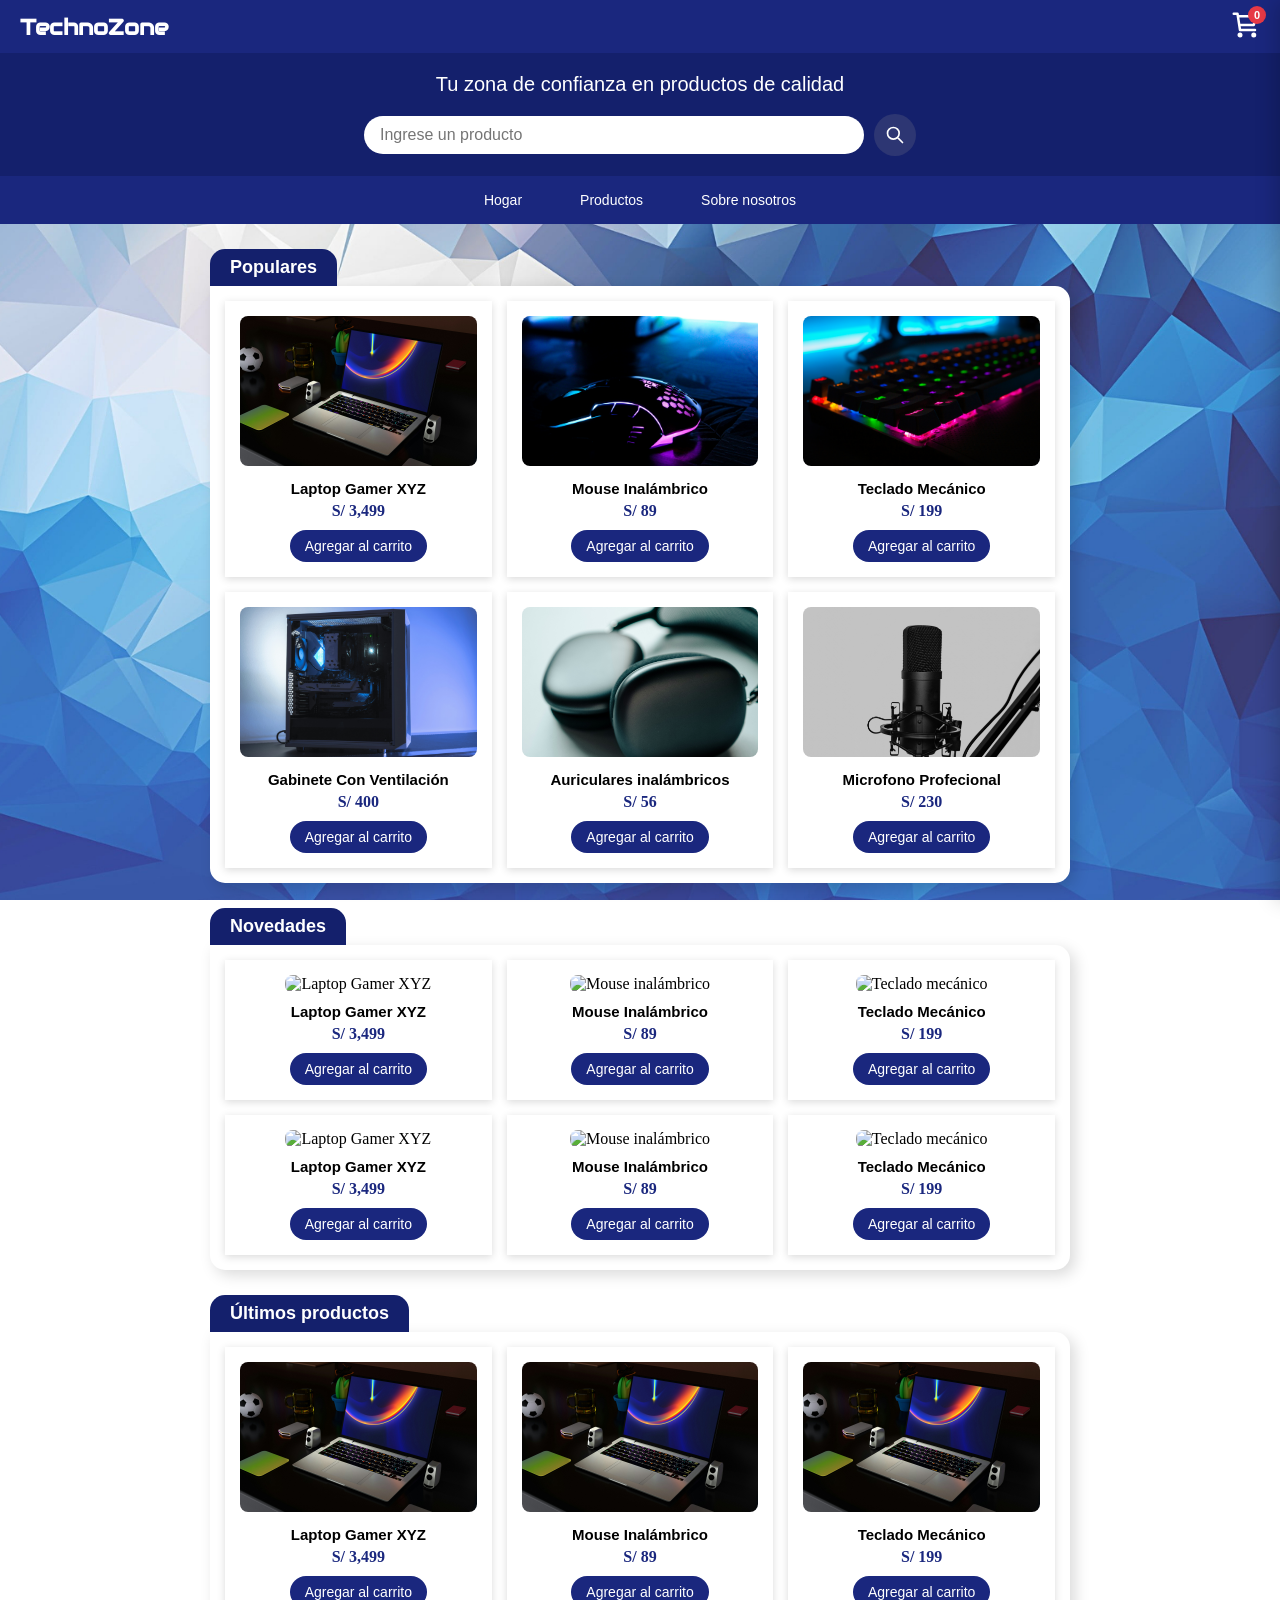
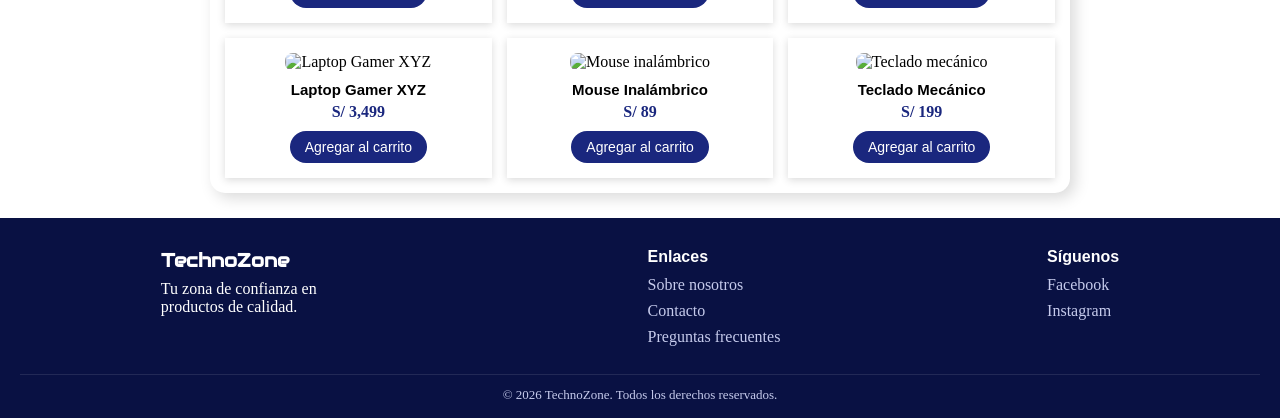
==== home.html @ edf845c9 "feat: Agregar contenido al home, productos y agregar carrito con funcionalidades js" ====
<!doctype html>
<html lang="en">
  <head>
    <meta charset="UTF-8" />
    <meta name="viewport" content="width=device-width, initial-scale=1.0" />
    <link rel="stylesheet" href="styles/style.css" />
    <link rel="stylesheet" href="styles/carrito.css" />
    <title>TechnoZone</title>
  </head>
  <body>
    <header>
      <h1>TechnoZone</h1>
      <button class="cart" id="btn-carrito">
        <svg
          width="30px"
          height="30px"
          viewBox="0 0 24 24"
          fill="none"
          xmlns="http://www.w3.org/2000/svg"
        >
          <path
            d="M6.29977 5H21L19 12H7.37671M20 16H8L6 3H3M9 20C9 20.5523 8.55228 21 8 21C7.44772 21 7 20.5523 7 20C7 19.4477 7.44772 19 8 19C8.55228 19 9 19.4477 9 20ZM20 20C20 20.5523 19.5523 21 19 21C18.4477 21 18 20.5523 18 20C18 19.4477 18.4477 19 19 19C19.5523 19 20 19.4477 20 20Z"
            stroke="#FFFFFF"
            stroke-width="2"
            stroke-linecap="round"
            stroke-linejoin="round"
          />
        </svg>
        <span class="cart-badge" id="carrito-contador" hidden>0</span>
      </button>
    </header>

    <div class="carrito-overlay" id="carrito-overlay"></div>
    <aside class="carrito-panel" id="carrito-panel">
      <div class="carrito-header">
        <h2>Tu carrito</h2>
        <button class="carrito-cerrar" id="btn-cerrar-carrito">
          &times;
        </button>
      </div>
      <div class="carrito-items" id="carrito-items">
        <!-- -->
      </div>
      <p class="carrito-vacio" id="carrito-vacio" hidden>Tu carrito está vacío</p>
      <div class="carrito-footer">
        <div class="carrito-total">
          <span>Total</span>
          <span id="carrito-total">S/ 0</span>
        </div>
        <button class="carrito-checkout" id="btn-checkout">Proceder al pago</button>
      </div>
    </aside>
    <section class="frase">
      <p>Tu zona de confianza en productos de calidad</p>
      <div class="input-contenedor">
        <input type="text" placeholder="Ingrese un producto" />
        <button>
          <svg
            width="20px"
            height="20px"
            viewBox="0 0 24 24"
            fill="none"
            xmlns="http://www.w3.org/2000/svg"
          >
            <path
              d="M14.9536 14.9458L21 21M17 10C17 13.866 13.866 17 10 17C6.13401 17 3 13.866 3 10C3 6.13401 6.13401 3 10 3C13.866 3 17 6.13401 17 10Z"
              stroke="#FFFFFF"
              stroke-width="2"
              stroke-linecap="round"
              stroke-linejoin="round"
            />
          </svg>
        </button>
      </div>
    </section>
    <nav class="navegacion">
      <ul>
        <li><a href="home.html">Hogar</a></li>
        <li><a href="navegacion/productos.html">Productos</a></li>
        <li><a href="">Sobre nosotros</a></li>
      </ul>
    </nav>
    <main>
      <section class="products-populars">
        <div class="title-products">
          <h2>Populares</h2>
        </div>
        <div class="carts-products">
          <div class="product-card">
            <img src="images/laptop-gamer_01.jpg" alt="Laptop Gamer XYZ" />
            <h3>Laptop Gamer XYZ</h3>
            <p class="price">S/ 3,499</p>
            <button class="add-cart">Agregar al carrito</button>
          </div>
          <div class="product-card">
            <img src="images/mouse-gamer_01.jpg" alt="Mouse inalámbrico" />
            <h3>Mouse Inalámbrico</h3>
            <p class="price">S/ 89</p>
            <button class="add-cart">Agregar al carrito</button>
          </div>
          <div class="product-card">
            <img src="images/teclado-gamer_01.jpg" alt="Teclado mecánico" />
            <h3>Teclado Mecánico</h3>
            <p class="price">S/ 199</p>
            <button class="add-cart">Agregar al carrito</button>
          </div>
          <div class="product-card">
            <img src="images/gabinete-gamer_01.jpg" alt="Laptop Gamer XYZ" />
            <h3>Gabinete Con Ventilación</h3>
            <p class="price">S/ 400</p>
            <button class="add-cart">Agregar al carrito</button>
          </div>
          <div class="product-card">
            <img src="images/auriculares_01.jpg" alt="Mouse inalámbrico" />
            <h3>Auriculares inalámbricos</h3>
            <p class="price">S/ 56</p>
            <button class="add-cart">Agregar al carrito</button>
          </div>
          <div class="product-card">
            <img src="images/microfono_01.jpg" alt="Teclado mecánico" />
            <h3>Microfono Profecional</h3>
            <p class="price">S/ 230</p>
            <button class="add-cart">Agregar al carrito</button>
          </div>
        </div>
      </section>
      <section class="products-populars">
        <div class="title-products">
          <h2>Novedades</h2>
        </div>
        <div class="carts-products">
          <div class="product-card">
            <img src="images/laptop.jpg" alt="Laptop Gamer XYZ" />
            <h3>Laptop Gamer XYZ</h3>
            <p class="price">S/ 3,499</p>
            <button class="add-cart">Agregar al carrito</button>
          </div>
          <div class="product-card">
            <img src="images/mouse.jpg" alt="Mouse inalámbrico" />
            <h3>Mouse Inalámbrico</h3>
            <p class="price">S/ 89</p>
            <button class="add-cart">Agregar al carrito</button>
          </div>
          <div class="product-card">
            <img src="images/teclado.jpg" alt="Teclado mecánico" />
            <h3>Teclado Mecánico</h3>
            <p class="price">S/ 199</p>
            <button class="add-cart">Agregar al carrito</button>
          </div>
          <div class="product-card">
            <img src="images/laptop.jpg" alt="Laptop Gamer XYZ" />
            <h3>Laptop Gamer XYZ</h3>
            <p class="price">S/ 3,499</p>
            <button class="add-cart">Agregar al carrito</button>
          </div>
          <div class="product-card">
            <img src="images/mouse.jpg" alt="Mouse inalámbrico" />
            <h3>Mouse Inalámbrico</h3>
            <p class="price">S/ 89</p>
            <button class="add-cart">Agregar al carrito</button>
          </div>
          <div class="product-card">
            <img src="images/teclado.jpg" alt="Teclado mecánico" />
            <h3>Teclado Mecánico</h3>
            <p class="price">S/ 199</p>
            <button class="add-cart">Agregar al carrito</button>
          </div>
        </div>
      </section>
      <section class="products-populars">
        <div class="title-products">
          <h2>Últimos productos</h2>
        </div>
        <div class="carts-products">
          <div class="product-card">
            <img src="images/laptop-gamer_01.jpg" alt="Laptop Gamer XYZ" />
            <h3>Laptop Gamer XYZ</h3>
            <p class="price">S/ 3,499</p>
            <button class="add-cart">Agregar al carrito</button>
          </div>
          <div class="product-card">
            <img src="images/laptop-gamer_01.jpg" alt="Mouse inalámbrico" />
            <h3>Mouse Inalámbrico</h3>
            <p class="price">S/ 89</p>
            <button class="add-cart">Agregar al carrito</button>
          </div>
          <div class="product-card">
            <img src="images/laptop-gamer_01.jpg" alt="Teclado mecánico" />
            <h3>Teclado Mecánico</h3>
            <p class="price">S/ 199</p>
            <button class="add-cart">Agregar al carrito</button>
          </div>
          <div class="product-card">
            <img src="images/laptop.jpg" alt="Laptop Gamer XYZ" />
            <h3>Laptop Gamer XYZ</h3>
            <p class="price">S/ 3,499</p>
            <button class="add-cart">Agregar al carrito</button>
          </div>
          <div class="product-card">
            <img src="images/mouse.jpg" alt="Mouse inalámbrico" />
            <h3>Mouse Inalámbrico</h3>
            <p class="price">S/ 89</p>
            <button class="add-cart">Agregar al carrito</button>
          </div>
          <div class="product-card">
            <img src="images/teclado.jpg" alt="Teclado mecánico" />
            <h3>Teclado Mecánico</h3>
            <p class="price">S/ 199</p>
            <button class="add-cart">Agregar al carrito</button>
          </div>
        </div>
      </section>
    </main>
    <footer>
      <div class="footer-content">
        <div class="footer-col">
          <h3>TechnoZone</h3>
          <p>Tu zona de confianza en productos de calidad.</p>
        </div>
        <div class="footer-col">
          <h4>Enlaces</h4>
          <ul>
            <li><a href="">Sobre nosotros</a></li>
            <li><a href="">Contacto</a></li>
            <li><a href="">Preguntas frecuentes</a></li>
          </ul>
        </div>
        <div class="footer-col">
          <h4>Síguenos</h4>
          <ul>
            <li><a href="">Facebook</a></li>
            <li><a href="">Instagram</a></li>
          </ul>
        </div>
      </div>
      <p class="copyright">
        &copy; 2026 TechnoZone. Todos los derechos reservados.
      </p>
    </footer>

    <script src="scripts/data.js"></script>
    <script src="scripts/carrito.js"></script>
  </body>
</html>
---- styles/style.css ----
@import url('https://fonts.googleapis.com/css2?family=Audiowide&display=swap');

 *, *::before, *::after {
  box-sizing: border-box;
  padding: 0;
  margin: 0;
}

body {
  overflow-x: hidden;
  background-image: url('../images/fondo-body_04.jpg');
  background-repeat: no-repeat;
  background-position: center;
  background-size: cover;
  background-attachment: fixed;

}

header {
    display: flex;
    justify-content: space-between;
    align-items: center;
    background-color: #1a277e;
    padding: 10px 20px;
}

h1 {
    color: rgb(255, 255, 255);
    font-family: Audiowide;
    font-size: 22px;
}

footer {
    background-color: #091143;
    padding: 30px 20px 15px;
    color: #ffffff;
}

.frase {
    background-color: #14206c;
    padding: 20px 20px;
}

.frase p {
    text-align: center;
    padding-bottom: 18px;
    color: #ffffff;
    font-family: Arial, Helvetica, sans-serif;
    font-size: 20px;
}

.input-contenedor {
    display: flex;
    justify-content: center;
    align-items: center;
    width: 100%;
    gap: 10px;
}

.input-contenedor input {
    width: 100%;
    max-width: 500px;
    padding: 10px 16px;
    border-radius: 50px;
    font-family: Arial, Helvetica, sans-serif;
    font-size: 16px;
    border: none;
}

.input-contenedor button {
        background-color: #2d3673;
        border: none;
        border-radius: 100%;
        width: 42px;
        height: 42px;
        flex-shrink: 0;
        cursor: pointer;
        display: flex;
        align-items: center;
        justify-content: center;
}

.cart {
    background: none;
    border: none;
    cursor: pointer;
}

.navegacion {
    background-color: #1a277e;
    padding: 10px 20px;
}

.navegacion ul{
    display: flex;
    justify-content: center;
    flex-wrap: wrap;
    gap: 20px 30px;
    list-style-type: none;
}

.navegacion ul li a{ 
  display: inline-block;
  padding: 6px 14px;
  border-radius: 20px;
  color: #ffffff;
  text-decoration: none;
  font-family: Arial, Helvetica, sans-serif;
  font-size: 14px;
  transition: background-color 0.2s ease, color 0.2s ease;
}

.navegacion ul li a:hover{ 
  background-color: rgb(72, 79, 156);
}

.products-populars {
    max-width: 900px;
    margin: 25px auto;
    padding: 0 20px;
}

.products-populars {
    max-width: 900px;
    margin: 25px auto;
    padding: 0 20px;
}

.title-products {
  display: inline-block;
  background-color: #14206c;
  padding: 8px 20px;
  border-radius: 15px 15px 0 0;
}

.title-products h2{
    font-size: 18px;
    font-family: Arial, Helvetica, sans-serif;
    color: #ffffff;
}

.carts-products {
  background-color: #ffffff;
    border-radius: 0 15px 15px 15px;
    box-shadow: 5px 5px 15px rgba(0, 0, 0, 0.15);
    display: flex;
    flex-wrap: wrap;
    gap: 15px;
    padding: 15px;
}

.product-card {
  background-color: #ffffff;
  padding: 15px;
  flex: 1 1 200px;
  text-align: center;
  box-shadow: 0 2px 8px rgba(0, 0, 0, 0.15);
}

.product-card img {
  width: 100%;
  height: 150px;
  object-fit: cover;
  border-radius: 8px;
}

.product-card h3 {
  font-size: 15px;
  margin: 10px 0 5px;
  font-family: Arial, Helvetica, sans-serif;
}

.product-card .price {
  color: #1a277e;
  font-weight: bold;
  margin-bottom: 10px;
}

.product-card .add-cart {
  background-color: #1a277e;
  color: white;
  border: none;
  padding: 8px 15px;
  border-radius: 20px;
  cursor: pointer;
  font-size: 14px;
}

.product-card .add-cart:hover {
  background-color: #14206c;
}

.footer-content {
  display: flex;
  justify-content: space-around;
  flex-wrap: wrap;
  gap: 25px;
  max-width: 1200px;
  margin: 0 auto;
}

.footer-col h4 {
  margin-bottom: 10px;
  font-family: Arial, Helvetica, sans-serif;
}

.footer-col h3 {
  font-family: Audiowide;
  margin-bottom: 8px;
}

.footer-col p {
  max-width: 220px;
}

.footer-col ul {
  list-style: none;
}

.footer-col ul li {
  margin-bottom: 8px;
}

.footer-col a {
  color: #c6cbec;
  text-decoration: none;
}

.footer-col a:hover {
  text-decoration: underline;
}

.copyright {
  text-align: center;
  margin-top: 20px;
  padding-top: 12px;
  border-top: 1px solid rgba(255, 255, 255, 0.1);
  font-size: 13px;
  color: #c6cbec;
}
---- styles/carrito.css ----
/* carrito.css
   Panel lateral del carrito + su overlay (fondo oscuro detrás). */

/* Numerito rojo sobre el ícono del carrito, en el header */
.cart {
  position: relative;
}

.cart-badge {
  position: absolute;
  top: -4px;
  right: -6px;
  background-color: #e63946;
  color: #ffffff;
  font-size: 11px;
  font-family: Arial, Helvetica, sans-serif;
  font-weight: bold;
  min-width: 18px;
  height: 18px;
  border-radius: 50%;
  display: flex;
  align-items: center;
  justify-content: center;
  padding: 0 4px;
}

/* Fondo oscuro detrás del panel, cubre toda la pantalla */
.carrito-overlay {
  position: fixed;
  inset: 0; /* atajo equivalente a top:0; right:0; bottom:0; left:0; */
  background-color: rgba(0, 0, 0, 0.4);
  opacity: 0;
  pointer-events: none; /* mientras está oculto, los clics lo atraviesan */
  transition: opacity 0.25s ease;
  z-index: 90;
}

.carrito-overlay.visible {
  opacity: 1;
  pointer-events: auto;
}

/* El panel en sí: fijo a la derecha, oculto fuera de la pantalla por defecto */
.carrito-panel {
  position: fixed;
  top: 0;
  right: 0;
  height: 100%;
  width: min(360px, 100%);
  background-color: #ffffff;
  box-shadow: -4px 0 20px rgba(0, 0, 0, 0.2);
  display: flex;
  flex-direction: column;
  transform: translateX(100%); /* lo empuja fuera de la pantalla, a la derecha */
  transition: transform 0.3s ease;
  z-index: 100;
}

.carrito-panel.abierto {
  transform: translateX(0); /* lo trae de vuelta a su posición normal */
}

.carrito-header {
  display: flex;
  justify-content: space-between;
  align-items: center;
  padding: 18px 20px;
  background-color: #1a277e;
  color: #ffffff;
}

.carrito-header h2 {
  font-size: 18px;
  font-family: Arial, Helvetica, sans-serif;
}

.carrito-cerrar {
  background: none;
  border: none;
  color: #ffffff;
  font-size: 24px;
  line-height: 1;
  cursor: pointer;
}

.carrito-items {
  flex: 1;
  overflow-y: auto;
  padding: 15px 20px;
  display: flex;
  flex-direction: column;
  gap: 15px;
}

.carrito-item {
  display: flex;
  gap: 12px;
  align-items: flex-start;
  border-bottom: 1px solid #eeeeee;
  padding-bottom: 15px;
}

.carrito-item img {
  width: 60px;
  height: 60px;
  object-fit: cover;
  border-radius: 8px;
  flex-shrink: 0;
}

.carrito-item-info {
  flex: 1;
  font-family: Arial, Helvetica, sans-serif;
}

.carrito-item-info h4 {
  font-size: 14px;
  margin-bottom: 4px;
}

.carrito-item-precio {
  color: #1a277e;
  font-size: 13px;
  font-weight: bold;
  margin-bottom: 6px;
}

.carrito-item-cantidad {
  display: flex;
  align-items: center;
  gap: 10px;
}

.btn-cantidad {
  width: 24px;
  height: 24px;
  border-radius: 50%;
  border: 1px solid #1a277e;
  background-color: #ffffff;
  color: #1a277e;
  cursor: pointer;
  font-size: 14px;
  line-height: 1;
}

.btn-cantidad:hover {
  background-color: #1a277e;
  color: #ffffff;
}

.carrito-item-quitar {
  background: none;
  border: none;
  color: #999999;
  font-size: 18px;
  cursor: pointer;
  flex-shrink: 0;
}

.carrito-item-quitar:hover {
  color: #e63946;
}

.carrito-vacio {
  text-align: center;
  color: #777777;
  font-family: Arial, Helvetica, sans-serif;
  padding: 40px 20px;
}

.carrito-footer {
  padding: 18px 20px;
  border-top: 1px solid #eeeeee;
}

.carrito-total {
  display: flex;
  justify-content: space-between;
  font-family: Arial, Helvetica, sans-serif;
  font-weight: bold;
  font-size: 16px;
  margin-bottom: 12px;
  color: #1a277e;
}

.carrito-checkout {
  width: 100%;
  background-color: #1a277e;
  color: #ffffff;
  border: none;
  padding: 12px;
  border-radius: 20px;
  font-size: 15px;
  cursor: pointer;
}

.carrito-checkout:hover {
  background-color: #14206c;
}
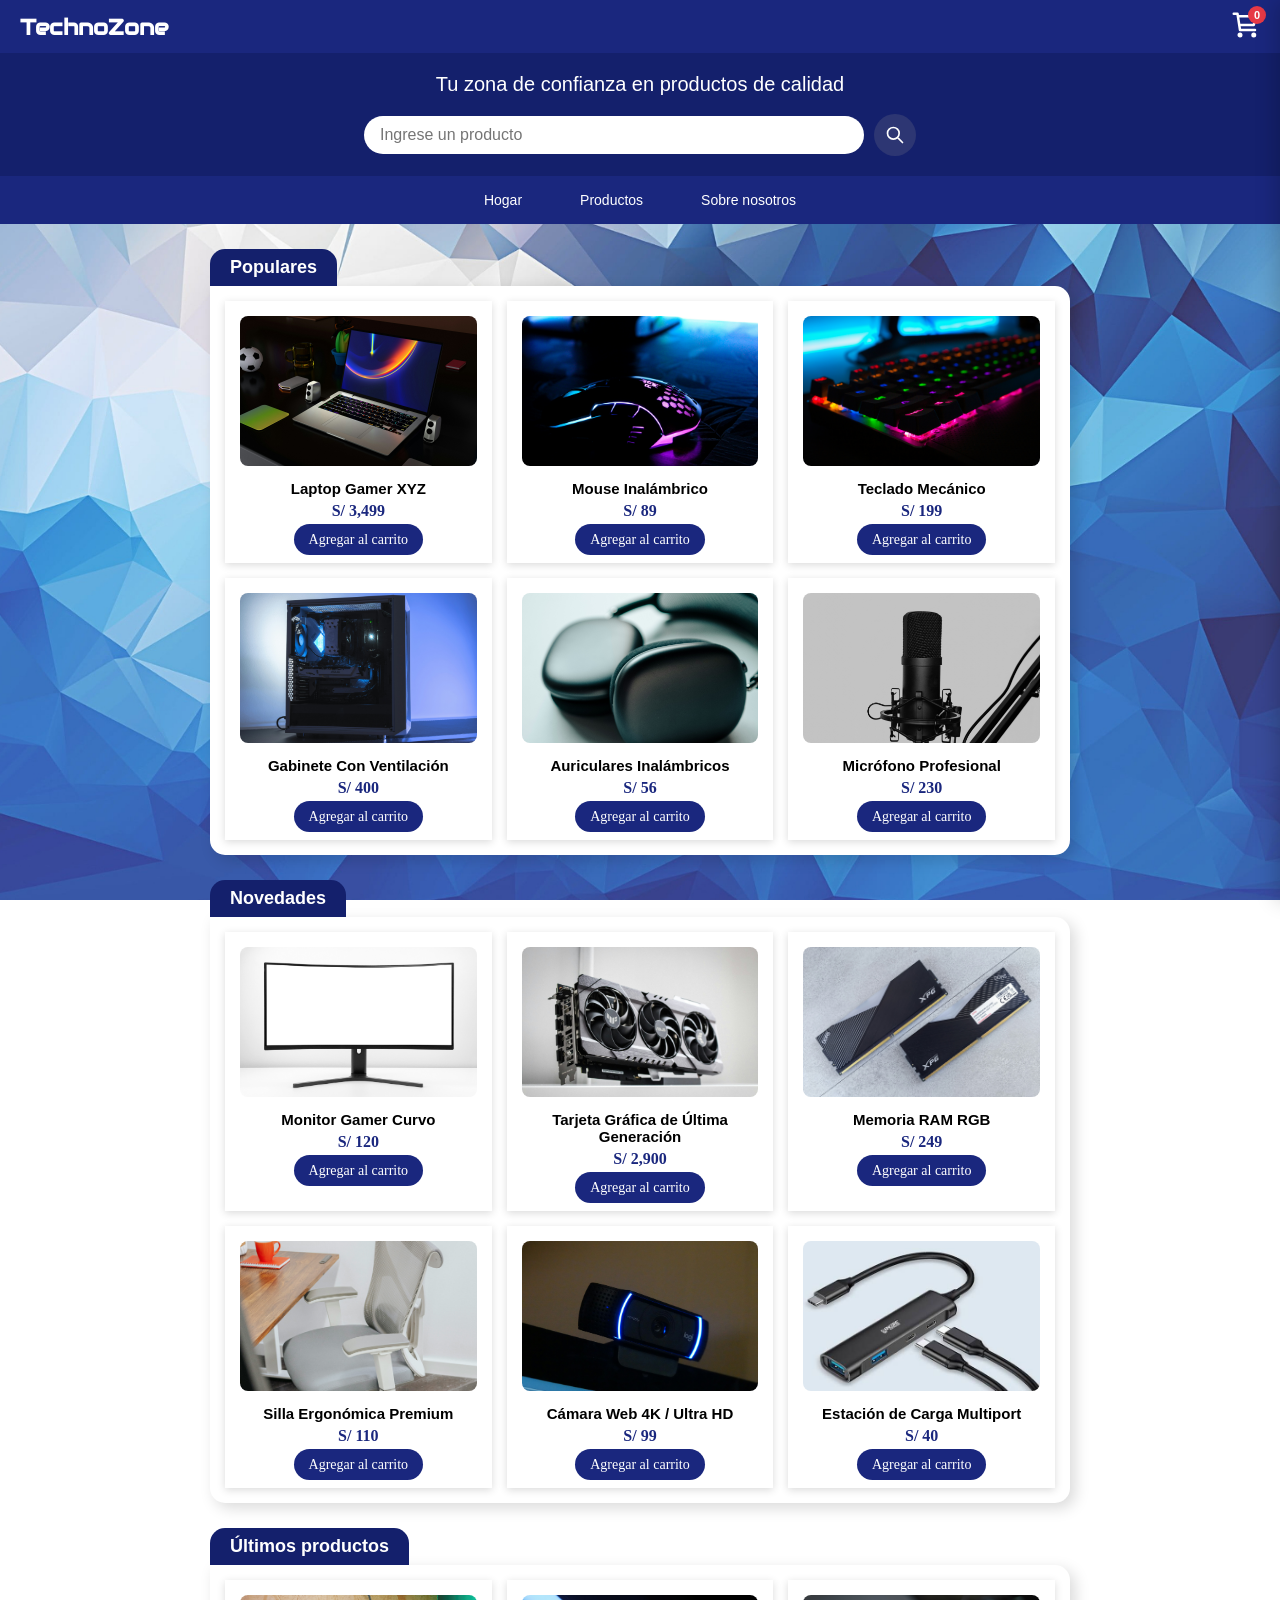
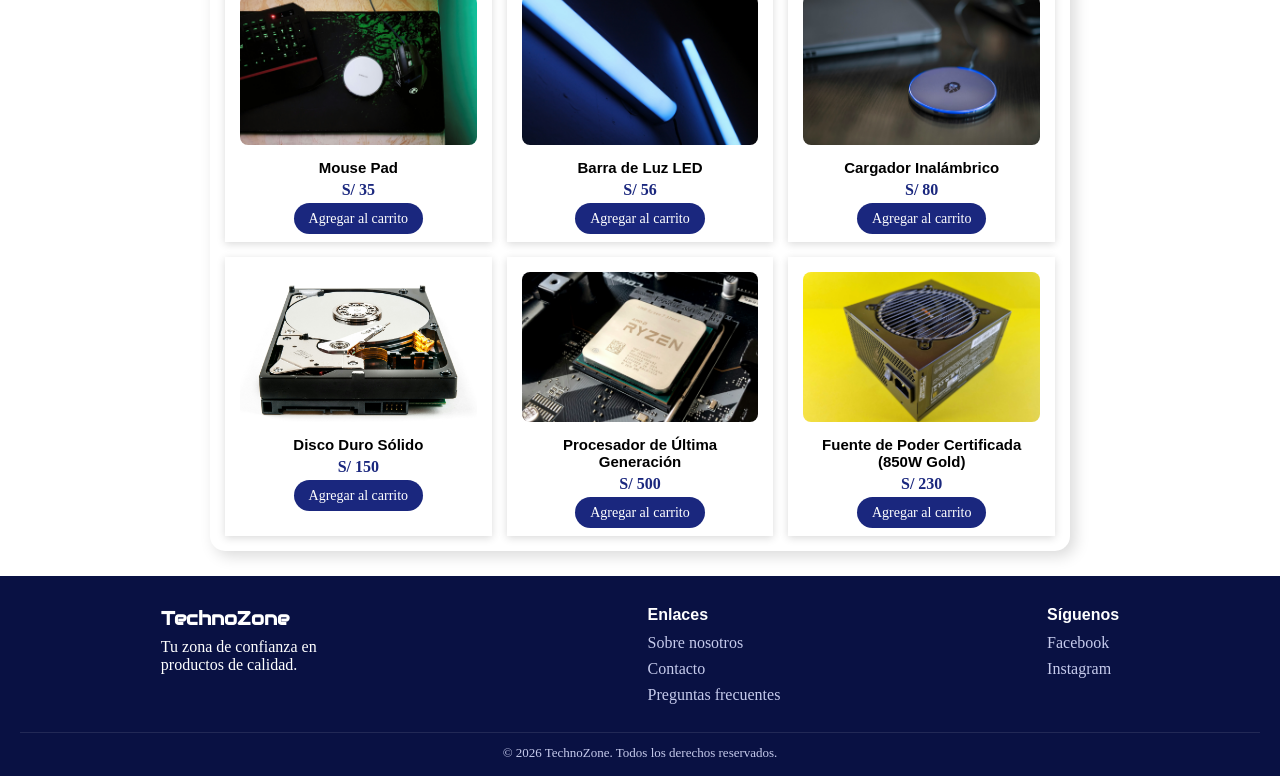
==== commit 325ce832: "feat: Agregar script de redirecionamiento y renderizado de productos. Pulir el html y css de home. A" ====
--- a/home.html
+++ b/home.html
@@ -34,27 +34,29 @@
     <aside class="carrito-panel" id="carrito-panel">
       <div class="carrito-header">
         <h2>Tu carrito</h2>
-        <button class="carrito-cerrar" id="btn-cerrar-carrito">
-          &times;
-        </button>
+        <button class="carrito-cerrar" id="btn-cerrar-carrito">&times;</button>
       </div>
       <div class="carrito-items" id="carrito-items">
         <!-- -->
       </div>
-      <p class="carrito-vacio" id="carrito-vacio" hidden>Tu carrito está vacío</p>
+      <p class="carrito-vacio" id="carrito-vacio" hidden>
+        Tu carrito está vacío
+      </p>
       <div class="carrito-footer">
         <div class="carrito-total">
           <span>Total</span>
           <span id="carrito-total">S/ 0</span>
         </div>
-        <button class="carrito-checkout" id="btn-checkout">Proceder al pago</button>
+        <button class="carrito-checkout" id="btn-checkout">
+          Proceder al pago
+        </button>
       </div>
     </aside>
     <section class="frase">
       <p>Tu zona de confianza en productos de calidad</p>
       <div class="input-contenedor">
-        <input type="text" placeholder="Ingrese un producto" />
-        <button>
+        <input type="text" placeholder="Ingrese un producto" id="inputBuscar" />
+        <button id="botonBuscar">
           <svg
             width="20px"
             height="20px"
@@ -85,129 +87,24 @@
         <div class="title-products">
           <h2>Populares</h2>
         </div>
-        <div class="carts-products">
-          <div class="product-card">
-            <img src="images/laptop-gamer_01.jpg" alt="Laptop Gamer XYZ" />
-            <h3>Laptop Gamer XYZ</h3>
-            <p class="price">S/ 3,499</p>
-            <button class="add-cart">Agregar al carrito</button>
-          </div>
-          <div class="product-card">
-            <img src="images/mouse-gamer_01.jpg" alt="Mouse inalámbrico" />
-            <h3>Mouse Inalámbrico</h3>
-            <p class="price">S/ 89</p>
-            <button class="add-cart">Agregar al carrito</button>
-          </div>
-          <div class="product-card">
-            <img src="images/teclado-gamer_01.jpg" alt="Teclado mecánico" />
-            <h3>Teclado Mecánico</h3>
-            <p class="price">S/ 199</p>
-            <button class="add-cart">Agregar al carrito</button>
-          </div>
-          <div class="product-card">
-            <img src="images/gabinete-gamer_01.jpg" alt="Laptop Gamer XYZ" />
-            <h3>Gabinete Con Ventilación</h3>
-            <p class="price">S/ 400</p>
-            <button class="add-cart">Agregar al carrito</button>
-          </div>
-          <div class="product-card">
-            <img src="images/auriculares_01.jpg" alt="Mouse inalámbrico" />
-            <h3>Auriculares inalámbricos</h3>
-            <p class="price">S/ 56</p>
-            <button class="add-cart">Agregar al carrito</button>
-          </div>
-          <div class="product-card">
-            <img src="images/microfono_01.jpg" alt="Teclado mecánico" />
-            <h3>Microfono Profecional</h3>
-            <p class="price">S/ 230</p>
-            <button class="add-cart">Agregar al carrito</button>
-          </div>
+        <div class="carts-products" id="grid-populares">
+         <!-- --> 
         </div>
       </section>
-      <section class="products-populars">
+      <section class="products-news">
         <div class="title-products">
           <h2>Novedades</h2>
         </div>
-        <div class="carts-products">
-          <div class="product-card">
-            <img src="images/laptop.jpg" alt="Laptop Gamer XYZ" />
-            <h3>Laptop Gamer XYZ</h3>
-            <p class="price">S/ 3,499</p>
-            <button class="add-cart">Agregar al carrito</button>
-          </div>
-          <div class="product-card">
-            <img src="images/mouse.jpg" alt="Mouse inalámbrico" />
-            <h3>Mouse Inalámbrico</h3>
-            <p class="price">S/ 89</p>
-            <button class="add-cart">Agregar al carrito</button>
-          </div>
-          <div class="product-card">
-            <img src="images/teclado.jpg" alt="Teclado mecánico" />
-            <h3>Teclado Mecánico</h3>
-            <p class="price">S/ 199</p>
-            <button class="add-cart">Agregar al carrito</button>
-          </div>
-          <div class="product-card">
-            <img src="images/laptop.jpg" alt="Laptop Gamer XYZ" />
-            <h3>Laptop Gamer XYZ</h3>
-            <p class="price">S/ 3,499</p>
-            <button class="add-cart">Agregar al carrito</button>
-          </div>
-          <div class="product-card">
-            <img src="images/mouse.jpg" alt="Mouse inalámbrico" />
-            <h3>Mouse Inalámbrico</h3>
-            <p class="price">S/ 89</p>
-            <button class="add-cart">Agregar al carrito</button>
-          </div>
-          <div class="product-card">
-            <img src="images/teclado.jpg" alt="Teclado mecánico" />
-            <h3>Teclado Mecánico</h3>
-            <p class="price">S/ 199</p>
-            <button class="add-cart">Agregar al carrito</button>
-          </div>
+        <div class="carts-products" id="grid-novedades">
+          <!-- -->
         </div>
       </section>
-      <section class="products-populars">
+      <section class="products-latest">
         <div class="title-products">
           <h2>Últimos productos</h2>
         </div>
-        <div class="carts-products">
-          <div class="product-card">
-            <img src="images/laptop-gamer_01.jpg" alt="Laptop Gamer XYZ" />
-            <h3>Laptop Gamer XYZ</h3>
-            <p class="price">S/ 3,499</p>
-            <button class="add-cart">Agregar al carrito</button>
-          </div>
-          <div class="product-card">
-            <img src="images/laptop-gamer_01.jpg" alt="Mouse inalámbrico" />
-            <h3>Mouse Inalámbrico</h3>
-            <p class="price">S/ 89</p>
-            <button class="add-cart">Agregar al carrito</button>
-          </div>
-          <div class="product-card">
-            <img src="images/laptop-gamer_01.jpg" alt="Teclado mecánico" />
-            <h3>Teclado Mecánico</h3>
-            <p class="price">S/ 199</p>
-            <button class="add-cart">Agregar al carrito</button>
-          </div>
-          <div class="product-card">
-            <img src="images/laptop.jpg" alt="Laptop Gamer XYZ" />
-            <h3>Laptop Gamer XYZ</h3>
-            <p class="price">S/ 3,499</p>
-            <button class="add-cart">Agregar al carrito</button>
-          </div>
-          <div class="product-card">
-            <img src="images/mouse.jpg" alt="Mouse inalámbrico" />
-            <h3>Mouse Inalámbrico</h3>
-            <p class="price">S/ 89</p>
-            <button class="add-cart">Agregar al carrito</button>
-          </div>
-          <div class="product-card">
-            <img src="images/teclado.jpg" alt="Teclado mecánico" />
-            <h3>Teclado Mecánico</h3>
-            <p class="price">S/ 199</p>
-            <button class="add-cart">Agregar al carrito</button>
-          </div>
+        <div class="carts-products" id="grid-ultimos">
+          <!-- -->
         </div>
       </section>
     </main>
@@ -239,6 +136,8 @@
     </footer>
 
     <script src="scripts/data.js"></script>
+    <script src="scripts/renderizar-productos-home.js"></script>
     <script src="scripts/carrito.js"></script>
+    <script src="scripts/redireccion-busqueda.js"></script>
   </body>
 </html>
--- a/styles/style.css
+++ b/styles/style.css
@@ -1,6 +1,8 @@
-@import url('https://fonts.googleapis.com/css2?family=Audiowide&display=swap');
-
- *, *::before, *::after {
+@import url("https://fonts.googleapis.com/css2?family=Audiowide&display=swap");
+
+*,
+*::before,
+*::after {
   box-sizing: border-box;
   padding: 0;
   margin: 0;
@@ -8,98 +10,97 @@
 
 body {
   overflow-x: hidden;
-  background-image: url('../images/fondo-body_04.jpg');
+  background-image: url("../images/fondo-body_04.jpg");
   background-repeat: no-repeat;
   background-position: center;
   background-size: cover;
   background-attachment: fixed;
-
 }
 
 header {
-    display: flex;
-    justify-content: space-between;
-    align-items: center;
-    background-color: #1a277e;
-    padding: 10px 20px;
+  display: flex;
+  justify-content: space-between;
+  align-items: center;
+  background-color: #1a277e;
+  padding: 10px 20px;
 }
 
 h1 {
-    color: rgb(255, 255, 255);
-    font-family: Audiowide;
-    font-size: 22px;
+  color: rgb(255, 255, 255);
+  font-family: Audiowide;
+  font-size: 22px;
 }
 
 footer {
-    background-color: #091143;
-    padding: 30px 20px 15px;
-    color: #ffffff;
+  background-color: #091143;
+  padding: 30px 20px 15px;
+  color: #ffffff;
 }
 
 .frase {
-    background-color: #14206c;
-    padding: 20px 20px;
+  background-color: #14206c;
+  padding: 20px 20px;
 }
 
 .frase p {
-    text-align: center;
-    padding-bottom: 18px;
-    color: #ffffff;
-    font-family: Arial, Helvetica, sans-serif;
-    font-size: 20px;
+  text-align: center;
+  padding-bottom: 18px;
+  color: #ffffff;
+  font-family: Arial, Helvetica, sans-serif;
+  font-size: 20px;
 }
 
 .input-contenedor {
-    display: flex;
-    justify-content: center;
-    align-items: center;
-    width: 100%;
-    gap: 10px;
+  display: flex;
+  justify-content: center;
+  align-items: center;
+  width: 100%;
+  gap: 10px;
 }
 
 .input-contenedor input {
-    width: 100%;
-    max-width: 500px;
-    padding: 10px 16px;
-    border-radius: 50px;
-    font-family: Arial, Helvetica, sans-serif;
-    font-size: 16px;
-    border: none;
+  width: 100%;
+  max-width: 500px;
+  padding: 10px 16px;
+  border-radius: 50px;
+  font-family: Arial, Helvetica, sans-serif;
+  font-size: 16px;
+  border: none;
 }
 
 .input-contenedor button {
-        background-color: #2d3673;
-        border: none;
-        border-radius: 100%;
-        width: 42px;
-        height: 42px;
-        flex-shrink: 0;
-        cursor: pointer;
-        display: flex;
-        align-items: center;
-        justify-content: center;
+  background-color: #2d3673;
+  border: none;
+  border-radius: 100%;
+  width: 42px;
+  height: 42px;
+  flex-shrink: 0;
+  cursor: pointer;
+  display: flex;
+  align-items: center;
+  justify-content: center;
 }
 
 .cart {
-    background: none;
-    border: none;
-    cursor: pointer;
+  background: none;
+  border: none;
+  cursor: pointer;
 }
 
 .navegacion {
-    background-color: #1a277e;
-    padding: 10px 20px;
-}
-
-.navegacion ul{
-    display: flex;
-    justify-content: center;
-    flex-wrap: wrap;
-    gap: 20px 30px;
-    list-style-type: none;
-}
-
-.navegacion ul li a{ 
+  background-color: #1a277e;
+  padding: 10px 20px;
+}
+
+.navegacion ul {
+  display: flex;
+  justify-content: center;
+  flex-wrap: wrap;
+  gap: 20px 30px;
+  list-style-type: none;
+}
+
+.navegacion ul li a {
   display: inline-block;
   padding: 6px 14px;
   border-radius: 20px;
@@ -107,23 +108,21 @@
   text-decoration: none;
   font-family: Arial, Helvetica, sans-serif;
   font-size: 14px;
-  transition: background-color 0.2s ease, color 0.2s ease;
-}
-
-.navegacion ul li a:hover{ 
+  transition:
+    background-color 0.2s ease,
+    color 0.2s ease;
+}
+
+.navegacion ul li a:hover {
   background-color: rgb(72, 79, 156);
 }
 
-.products-populars {
-    max-width: 900px;
-    margin: 25px auto;
-    padding: 0 20px;
-}
-
-.products-populars {
-    max-width: 900px;
-    margin: 25px auto;
-    padding: 0 20px;
+.products-populars,
+.products-news,
+.products-latest {
+  max-width: 900px;
+  margin: 25px auto;
+  padding: 0 20px;
 }
 
 .title-products {
@@ -133,20 +132,20 @@
   border-radius: 15px 15px 0 0;
 }
 
-.title-products h2{
-    font-size: 18px;
-    font-family: Arial, Helvetica, sans-serif;
-    color: #ffffff;
+.title-products h2 {
+  font-size: 18px;
+  font-family: Arial, Helvetica, sans-serif;
+  color: #ffffff;
 }
 
 .carts-products {
   background-color: #ffffff;
-    border-radius: 0 15px 15px 15px;
-    box-shadow: 5px 5px 15px rgba(0, 0, 0, 0.15);
-    display: flex;
-    flex-wrap: wrap;
-    gap: 15px;
-    padding: 15px;
+  border-radius: 0 15px 15px 15px;
+  box-shadow: 5px 5px 15px rgba(0, 0, 0, 0.15);
+  display: flex;
+  flex-wrap: wrap;
+  gap: 15px;
+  padding: 15px;
 }
 
 .product-card {
@@ -237,4 +236,4 @@
   border-top: 1px solid rgba(255, 255, 255, 0.1);
   font-size: 13px;
   color: #c6cbec;
-}+}
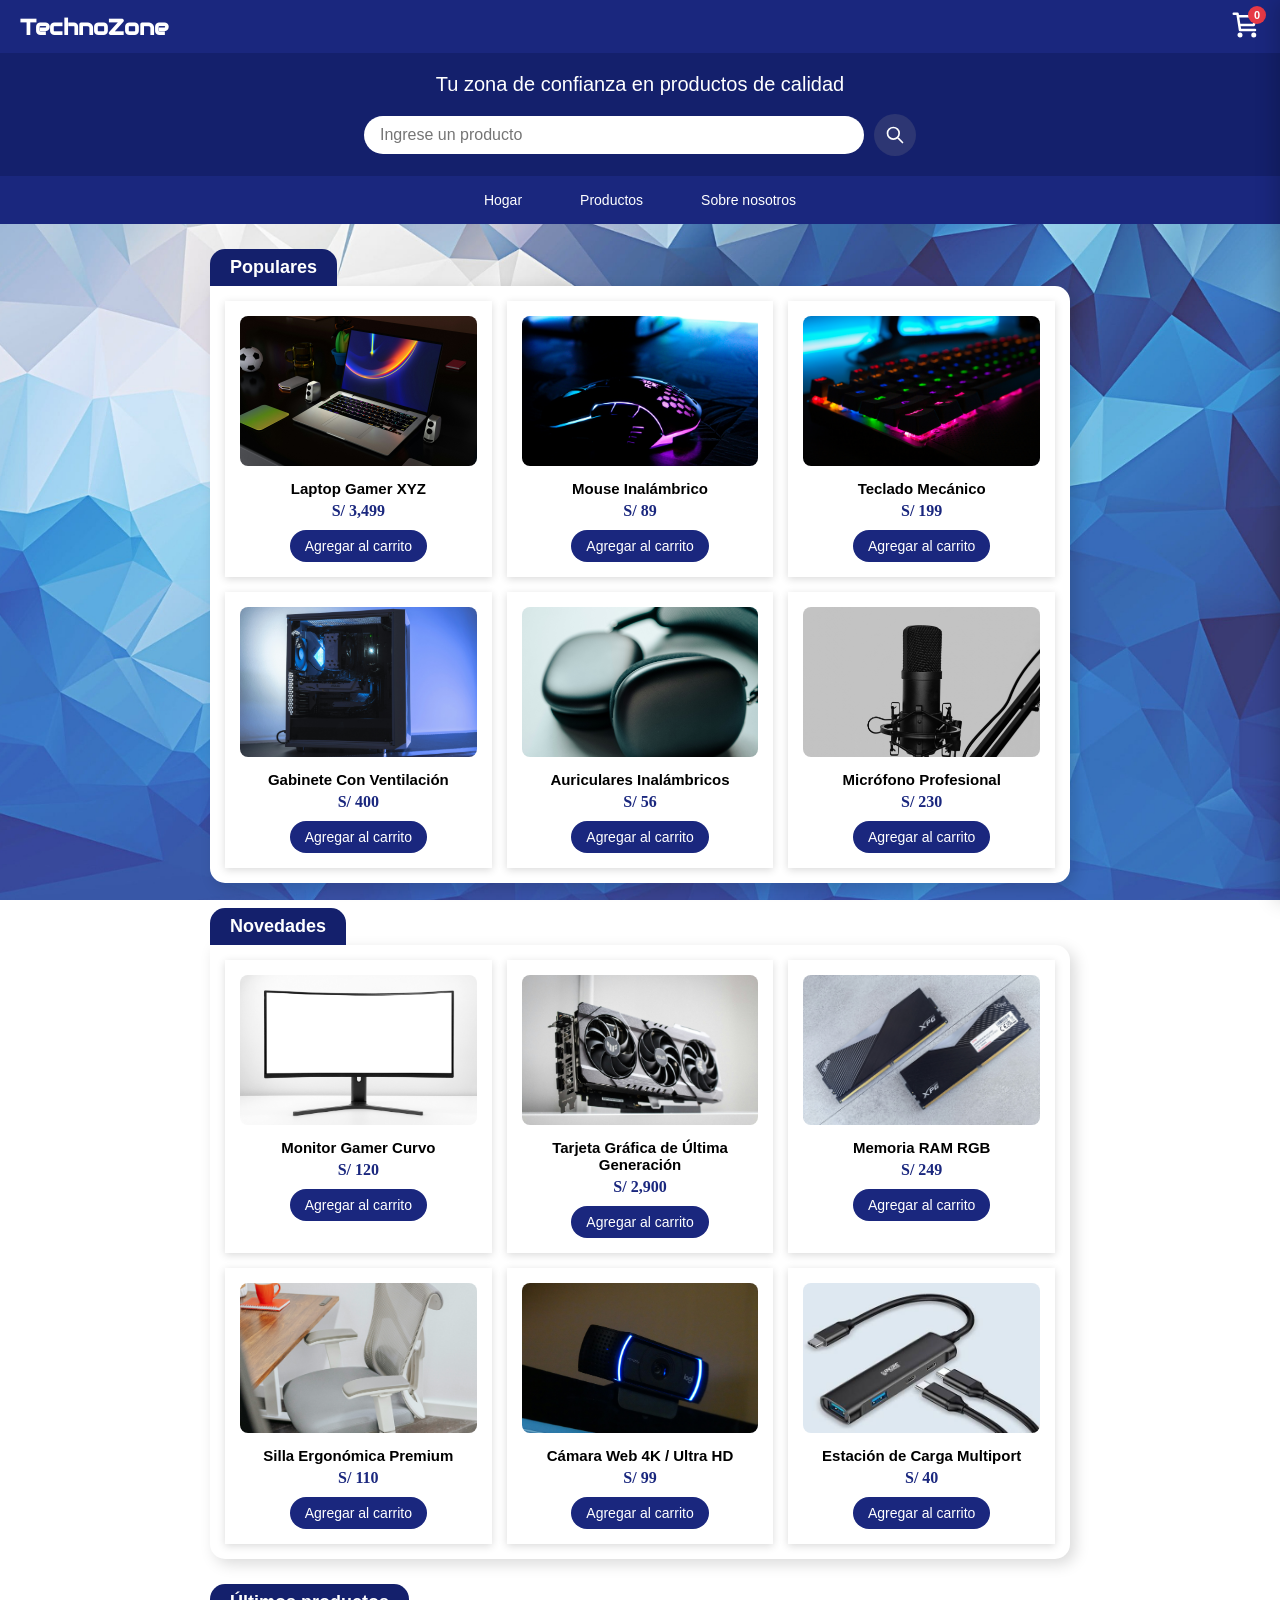
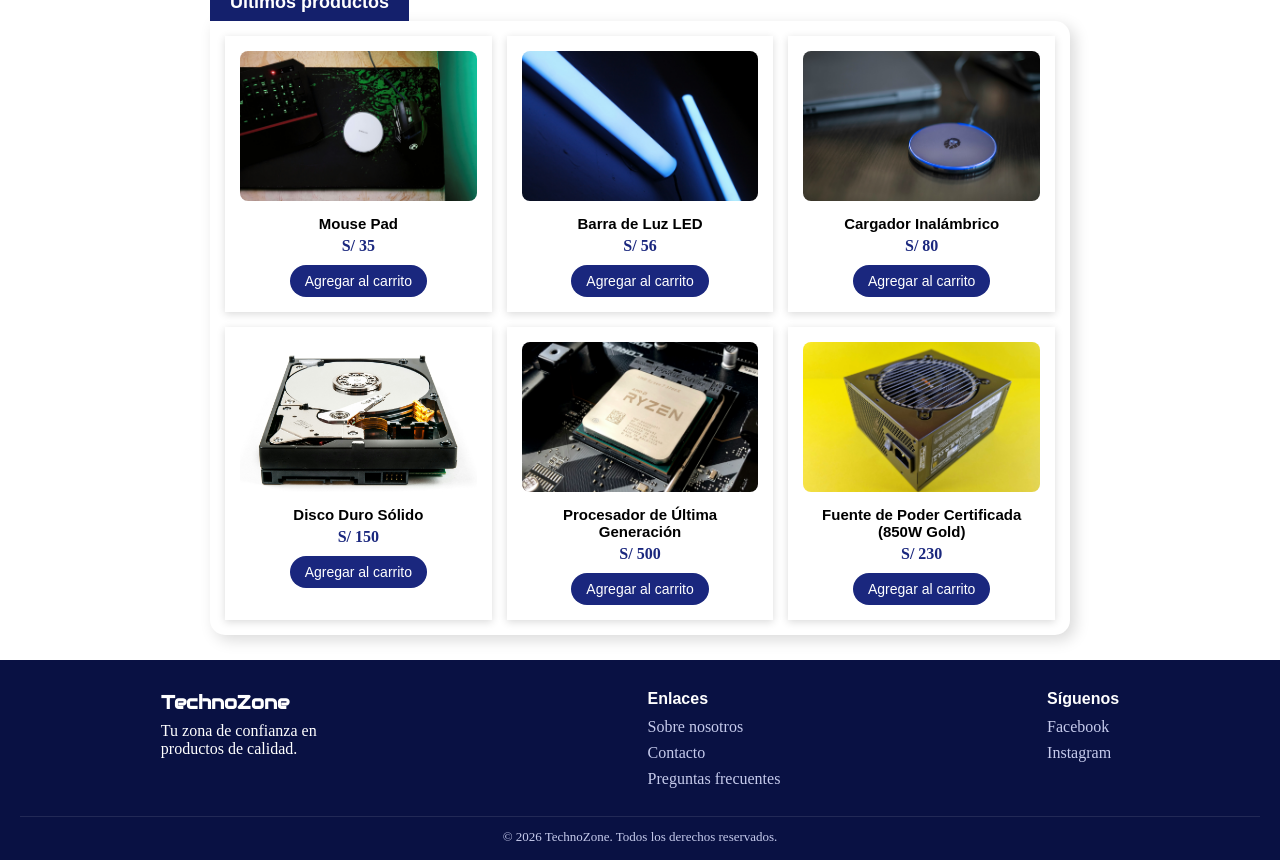
==== commit 4ca23b64: "feat: Guardar para el pull" ====
--- a/home.html
+++ b/home.html
@@ -88,7 +88,7 @@
           <h2>Populares</h2>
         </div>
         <div class="carts-products" id="grid-populares">
-         <!-- --> 
+          <!-- --> 
         </div>
       </section>
       <section class="products-news">
